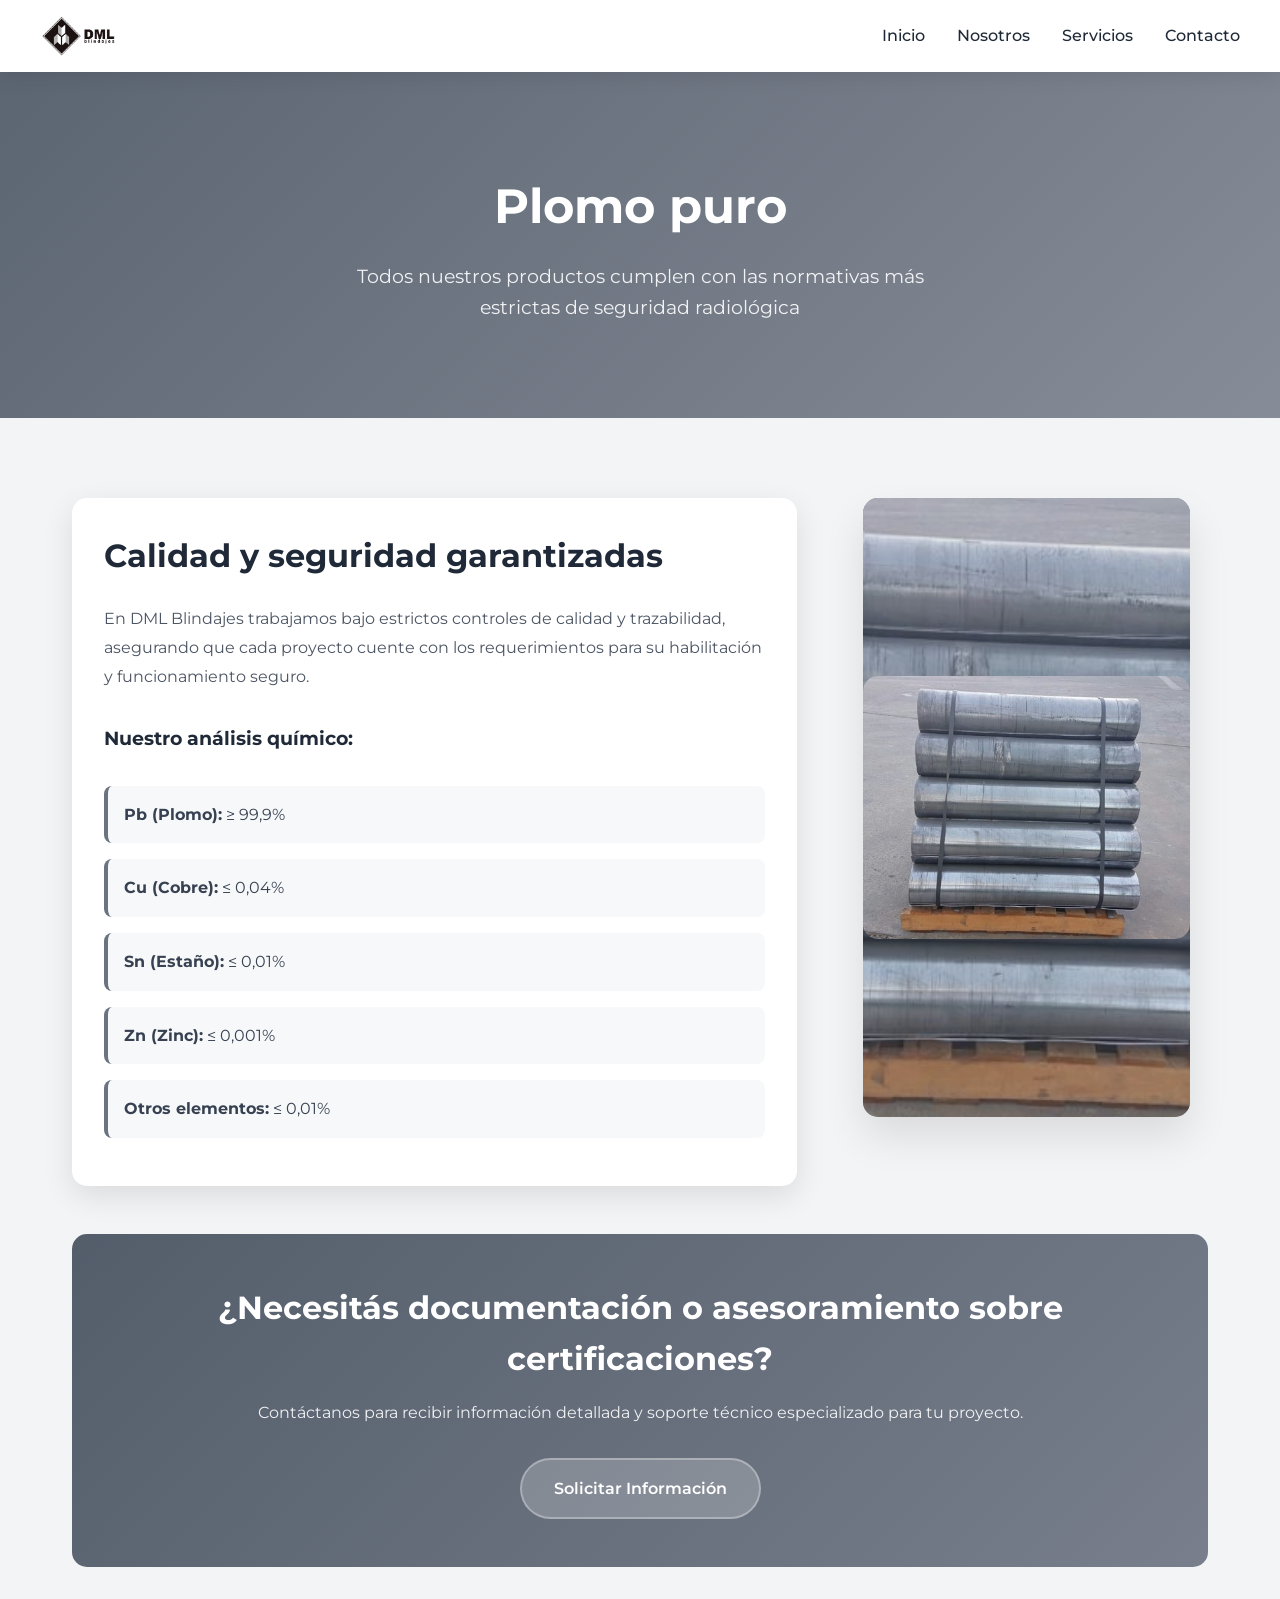
==== certificaciones.html @ 4e10b9a6 "init commit" ====
<!DOCTYPE html>
<html lang="es">
<head>
    <meta charset="UTF-8">
    <meta name="viewport" content="width=device-width, initial-scale=1.0">
    <title>Certificaciones - DML Blindajes</title>
    <meta name="description" content="Certificaciones de calidad y seguridad en proteccion radiologica. DML Blindajes S.R.L.">
    <!-- Google Fonts -->
    <link rel="preconnect" href="https://fonts.googleapis.com">
    <link rel="preconnect" href="https://fonts.gstatic.com" crossorigin>
    <link href="https://fonts.googleapis.com/css2?family=Montserrat:wght@300;400;500;600;700&display=swap" rel="stylesheet">
    <!-- Font Awesome -->
    <link rel="stylesheet" href="https://cdnjs.cloudflare.com/ajax/libs/font-awesome/6.4.0/css/all.min.css">
    <link rel="icon" type="image/png" href="logo.png">
    <link rel="stylesheet" href="certificacionesstyles.css">
    
</head>
<body>
    <!-- Header -->
    <header class="header" role="banner">
        <nav class="nav-container" role="navigation" aria-label="Navegación principal">
            <a href="index.html" class="logo" aria-label="DML Blindajes - Inicio">
                <img src="logo-acostado-1030x500.png" alt="DML Blindajes Logo" loading="lazy" />
            </a>
            <ul class="nav-menu" role="menubar">
                <li role="none"><a href="index.html#inicio" role="menuitem">Inicio</a></li>
                <li role="none"><a href="index.html#nosotros" role="menuitem">Nosotros</a></li>
                <li role="none"><a href="index.html#servicios" role="menuitem">Servicios</a></li>
                <li role="none"><a href="index.html#contacto" role="menuitem">Contacto</a></li>
            </ul>
            <button class="mobile-menu-btn" aria-label="Abrir menú de navegación" aria-expanded="false">
                <i class="fas fa-bars"></i>
            </button>
        </nav>
    </header>
    <!-- Mobile Menu -->
    <div class="mobile-menu" role="dialog" aria-label="Menú de navegación móvil">
        <button class="mobile-close" aria-label="Cerrar menú de navegación">
            <i class="fas fa-times"></i>
        </button>
        <ul role="menubar">
            <li role="none"><a href="index.html#inicio" role="menuitem">Inicio</a></li>
            <li role="none"><a href="index.html#nosotros" role="menuitem">Nosotros</a></li>
            <li role="none"><a href="index.html#servicios" role="menuitem">Servicios</a></li>
            <li role="none"><a href="index.html#contacto" role="menuitem">Contacto</a></li>
        </ul>
    </div>
    <!-- Service Hero -->
    <section class="service-hero">
        <div class="container">
            <h1>Plomo puro</h1>
            <p>Todos nuestros productos cumplen con las normativas más estrictas de seguridad radiológica</p>
        </div>
    </section>
    <!-- Service Content -->
    <div class="container">
        <div class="service-content">
            <div class="service-text">
                <h2>Calidad y seguridad garantizadas</h2>
                <p>En DML Blindajes trabajamos bajo estrictos controles de calidad y trazabilidad, asegurando que cada proyecto cuente con los requerimientos para su habilitación y funcionamiento seguro.</p>
                <h3 style="margin-top: 2rem; margin-bottom: 1rem;">Nuestro análisis químico:</h3>
                <ul class="features-list">
                    <li><strong>Pb (Plomo):</strong> ≥ 99,9%</li>
                    <li><strong>Cu (Cobre):</strong> ≤ 0,04%</li>
                    <li><strong>Sn (Estaño):</strong> ≤ 0,01%</li>
                    <li><strong>Zn (Zinc):</strong> ≤ 0,001%</li>
                    <li><strong>Otros elementos:</strong> ≤ 0,01%</li>
                </ul>
            </div>
            <div class="service-image">
                <img src="IMG-20170207-WA0024-495x400.jpg" alt="Certificados de calidad y seguridad radiológica" loading="lazy" />
            </div>
        </div>
        <!-- CTA Section -->
        <div class="cta-section">
            <h3>¿Necesitás documentación o asesoramiento sobre certificaciones?</h3>
            <p>Contáctanos para recibir información detallada y soporte técnico especializado para tu proyecto.</p>
            <a href="index.html#contacto" class="cta-button">Solicitar Información</a>
        </div>
    </div>
    <script src="certificaciones.js"></script>
</body>
</html>
---- certificacionesstyles.css ----
* { margin: 0; padding: 0; box-sizing: border-box; }
        body {
            font-family: 'Montserrat', sans-serif;
            line-height: 1.6;
            color: #1f2937;
            background-color: #f3f4f6;
        }
        .header {
            background: rgba(255, 255, 255, 0.95);
            backdrop-filter: blur(10px);
            color: #1f2937;
            padding: 1rem 0;
            position: sticky;
            top: 0;
            z-index: 1000;
            box-shadow: 0 2px 20px rgba(0,0,0,0.1);
            transition: all 0.3s ease;
        }
        .nav-container {
            max-width: 1200px;
            margin: 0 auto;
            padding-right: 0;
            padding-left: 0;
            display: flex;
            justify-content: space-between;
            align-items: center;
        }
        .logo {
            font-size: 1.8rem;
            font-weight: 700;
            text-decoration: none;
            color: #1f2937;
            transition: color 0.3s ease;
            display: flex;
            align-items: center;
            gap: 0.5rem;
            position: relative;
            left: 0;
            margin-left: 0;
            padding-left: 0;
        }
        .logo img {
            height: 40px;
            width: auto;
            user-select: none;
            -webkit-user-drag: none;
        }
        .logo:hover { color: #6b7280; }
        .nav-menu {
            display: flex;
            list-style: none;
            gap: 2rem;
            margin-left: auto;
            margin-right: 0;
        }
        .nav-menu a {
            color: #1f2937;
            text-decoration: none;
            font-weight: 500;
            transition: color 0.3s ease;
            position: relative;
        }
        .nav-menu a::after {
            content: '';
            position: absolute;
            width: 0;
            height: 2px;
            bottom: -5px;
            left: 0;
            background-color: #6b7280;
            transition: width 0.3s ease;
        }
        .nav-menu a:hover::after { width: 100%; }
        .mobile-menu-btn {
            display: none;
            background: none;
            border: none;
            color: #1f2937;
            font-size: 1.5rem;
            cursor: pointer;
            z-index: 1001;
        }
        .mobile-menu {
            position: fixed;
            top: 0;
            left: 0;
            width: 100%;
            height: 100vh;
            background: rgba(255, 255, 255, 0.98);
            backdrop-filter: blur(20px);
            display: flex;
            align-items: center;
            justify-content: center;
            z-index: 1000;
            opacity: 0;
            visibility: hidden;
            transition: all 0.3s ease;
        }
        .mobile-menu.active { opacity: 1; visibility: visible; }
        .mobile-menu ul { list-style: none; text-align: center; }
        .mobile-menu li { margin: 2rem 0; }
        .mobile-menu a {
            color: #1f2937;
            text-decoration: none;
            font-size: 2rem;
            font-weight: 600;
            transition: color 0.3s ease;
        }
        .mobile-menu a:hover { color: #6b7280; }
        .mobile-close {
            position: absolute;
            top: 2rem;
            right: 2rem;
            background: none;
            border: none;
            color: #1f2937;
            font-size: 2rem;
            cursor: pointer;
        }
        @media (max-width: 768px) {
            .nav-menu { display: none; }
            .mobile-menu-btn { display: block; }
            .mobile-menu { display: flex; }
        }
        .container {
            max-width: 1200px;
            margin: 0 auto;
            padding: 2rem;
        }
        .service-hero {
            background: linear-gradient(135deg, rgba(75, 85, 99, 0.9) 0%, rgba(107, 114, 128, 0.8) 100%);
            color: white;
            padding: 4rem 0;
            text-align: center;
            margin-bottom: 3rem;
        }
        .service-hero h1 {
            font-size: 3rem;
            font-weight: 700;
            margin-bottom: 1rem;
        }
        .service-hero p {
            font-size: 1.2rem;
            opacity: 0.9;
            max-width: 600px;
            margin: 0 auto;
        }
        .service-content {
            display: grid;
            grid-template-columns: 2fr 1fr;
            gap: 3rem;
            margin-bottom: 3rem;
        }
        .service-text {
            background: white;
            padding: 2rem;
            border-radius: 15px;
            box-shadow: 0 10px 30px rgba(0,0,0,0.1);
        }
        .service-text h2 {
            color: #1f2937;
            margin-bottom: 1.5rem;
            font-size: 2rem;
        }
        .service-text p {
            color: #4b5563;
            margin-bottom: 1rem;
            line-height: 1.8;
        }
        .features-list {
            list-style: none;
            margin-top: 2rem;
        }
        .features-list li {
            padding: 1rem;
            margin-bottom: 1rem;
            background: rgba(107, 114, 128, 0.05);
            border-radius: 8px;
            border-left: 4px solid #6b7280;
            color: #374151;
        }
        .service-image {
            background: linear-gradient(135deg, rgba(75, 85, 99, 0.8), rgba(107, 114, 128, 0.8));
            border-radius: 15px;
            display: flex;
            align-items: center;
            justify-content: center;
            color: white;
            font-size: 4rem;
            box-shadow: 0 20px 40px rgba(0, 0, 0, 0.1);
            position: relative;
            overflow: hidden;
            width: 90%;
            height: 90%;
            margin: 0 auto;
        }
        .service-image img {
            width: 100%;
            height: auto;
            border-radius: 15px;
            z-index: 2;
            position: relative;
        }
        .service-image::before {
            content: '';
            position: absolute;
            top: 0;
            left: 0;
            right: 0;
            bottom: 0;
            background: url('IMG-20170207-WA0024-495x400.jpg') center/cover;
            opacity: 0.8;
            z-index: 1;
        }
        .cta-section {
            background: linear-gradient(135deg, rgba(75, 85, 99, 0.95) 0%, rgba(107, 114, 128, 0.9) 100%);
            color: white;
            padding: 3rem;
            border-radius: 15px;
            text-align: center;
        }
        .cta-section h3 {
            font-size: 2rem;
            margin-bottom: 1rem;
        }
        .cta-section p {
            margin-bottom: 2rem;
            opacity: 0.9;
        }
        .cta-button {
            display: inline-block;
            background: rgba(255, 255, 255, 0.2);
            color: white;
            padding: 1rem 2rem;
            text-decoration: none;
            border-radius: 50px;
            font-weight: 600;
            transition: all 0.3s ease;
            border: 2px solid rgba(255, 255, 255, 0.3);
        }
        .cta-button:hover {
            background: rgba(255, 255, 255, 0.3);
            transform: translateY(-2px);
        }
        @media (max-width: 768px) {
            .service-content { grid-template-columns: 1fr; }
            .service-hero h1 { font-size: 2rem; }
            .container { padding: 1rem; }
        }
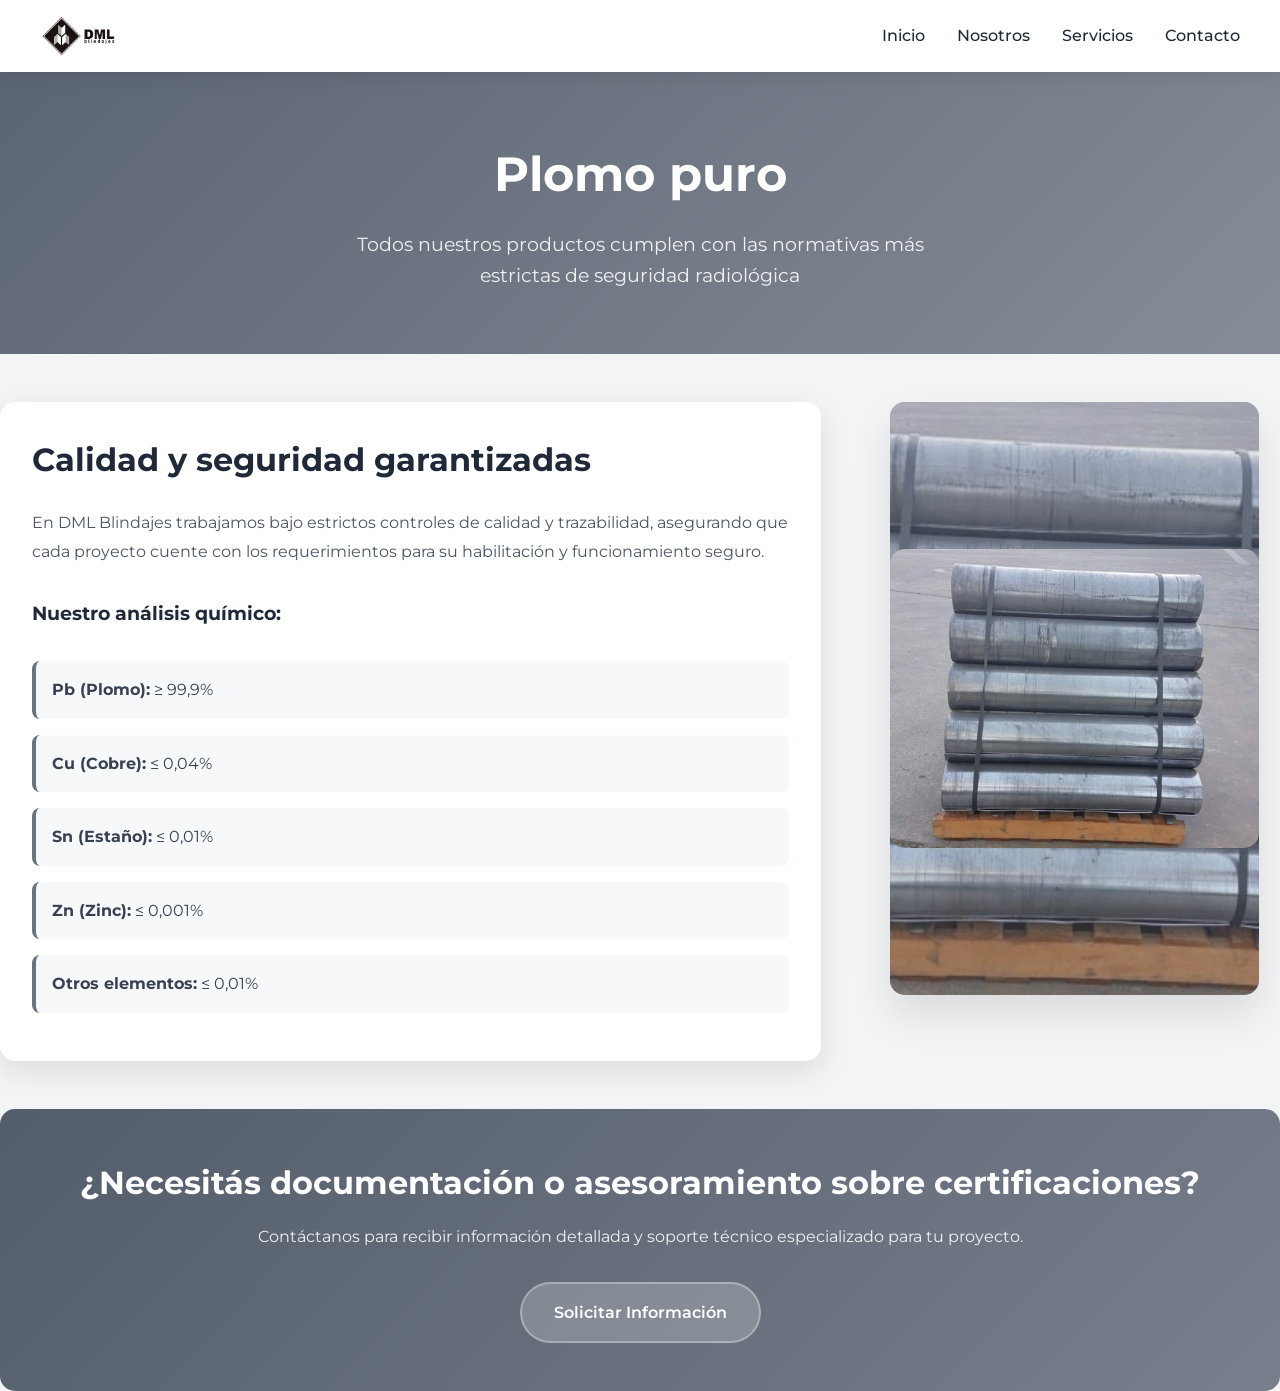
==== commit 8434ab29: "actualice los estilos CSS" ====
--- a/certificaciones.html
+++ b/certificaciones.html
@@ -58,7 +58,7 @@
             <div class="service-text">
                 <h2>Calidad y seguridad garantizadas</h2>
                 <p>En DML Blindajes trabajamos bajo estrictos controles de calidad y trazabilidad, asegurando que cada proyecto cuente con los requerimientos para su habilitación y funcionamiento seguro.</p>
-                <h3 style="margin-top: 2rem; margin-bottom: 1rem;">Nuestro análisis químico:</h3>
+                <h3>Nuestro análisis químico:</h3>
                 <ul class="features-list">
                     <li><strong>Pb (Plomo):</strong> ≥ 99,9%</li>
                     <li><strong>Cu (Cobre):</strong> ≤ 0,04%</li>
--- a/certificacionesstyles.css
+++ b/certificacionesstyles.css
@@ -1,21 +1,60 @@
 
-        * { margin: 0; padding: 0; box-sizing: border-box; }
+                /* Performance optimizations */
+        * {
+            margin: 0;
+            padding: 0;
+            box-sizing: border-box;
+        }
+
+        /* Optimize rendering performance */
+        img, button, .service-card, .hero h1, .hero h2 {
+            user-select: none;
+            -webkit-user-select: none;
+            -moz-user-select: none;
+            -ms-user-select: none;
+        }
+
+        /* Hardware acceleration for smooth animations */
+        .hero, .service-card, .about-image, .mobile-menu, .chat-toggle {
+            will-change: transform;
+            transform: translateZ(0);
+            -webkit-transform: translateZ(0);
+            -moz-transform: translateZ(0);
+            -ms-transform: translateZ(0);
+        }
+
+        /* Optimize transitions for better performance */
+        * {
+            transition: color 0.3s ease, background-color 0.3s ease, border-color 0.3s ease, opacity 0.3s ease, transform 0.3s ease;
+        }
+
         body {
             font-family: 'Montserrat', sans-serif;
             line-height: 1.6;
             color: #1f2937;
             background-color: #f3f4f6;
         }
+
+        body.menu-open {
+            overflow: hidden;
+        }
+
+        body.modal-open {
+            overflow: hidden;
+        }
+
         .header {
             background: rgba(255, 255, 255, 0.95);
             backdrop-filter: blur(10px);
+            -webkit-backdrop-filter: blur(10px);
             color: #1f2937;
             padding: 1rem 0;
             position: sticky;
             top: 0;
             z-index: 1000;
             box-shadow: 0 2px 20px rgba(0,0,0,0.1);
-            transition: all 0.3s ease;
+            transition: background-color 0.3s ease, box-shadow 0.3s ease;
+            will-change: background-color, box-shadow;
         }
         .nav-container {
             max-width: 1200px;
@@ -46,7 +85,9 @@
             user-select: none;
             -webkit-user-drag: none;
         }
-        .logo:hover { color: #6b7280; }
+        .logo:hover { 
+            color: #6b7280; }
+
         .nav-menu {
             display: flex;
             list-style: none;
@@ -54,6 +95,7 @@
             margin-left: auto;
             margin-right: 0;
         }
+
         .nav-menu a {
             color: #1f2937;
             text-decoration: none;
@@ -61,6 +103,7 @@
             transition: color 0.3s ease;
             position: relative;
         }
+
         .nav-menu a::after {
             content: '';
             position: absolute;
@@ -71,7 +114,11 @@
             background-color: #6b7280;
             transition: width 0.3s ease;
         }
-        .nav-menu a:hover::after { width: 100%; }
+
+        .nav-menu a:hover::after {
+            width: 100%; 
+            }
+
         .mobile-menu-btn {
             display: none;
             background: none;
@@ -81,6 +128,7 @@
             cursor: pointer;
             z-index: 1001;
         }
+
         .mobile-menu {
             position: fixed;
             top: 0;
@@ -89,17 +137,31 @@
             height: 100vh;
             background: rgba(255, 255, 255, 0.98);
             backdrop-filter: blur(20px);
+            -webkit-backdrop-filter: blur(20px);
             display: flex;
             align-items: center;
             justify-content: center;
             z-index: 1000;
             opacity: 0;
             visibility: hidden;
-            transition: all 0.3s ease;
-        }
-        .mobile-menu.active { opacity: 1; visibility: visible; }
-        .mobile-menu ul { list-style: none; text-align: center; }
-        .mobile-menu li { margin: 2rem 0; }
+            transition: opacity 0.3s cubic-bezier(0.4, 0, 0.2, 1), visibility 0.3s cubic-bezier(0.4, 0, 0.2, 1);
+            will-change: opacity, visibility;
+        }
+
+        .mobile-menu.active { 
+            opacity: 1; 
+            visibility: visible; 
+        }
+
+        .mobile-menu ul { 
+            list-style: none; 
+            text-align: center; 
+        }
+        
+        .mobile-menu li { 
+            margin: 2rem 0; 
+        }
+
         .mobile-menu a {
             color: #1f2937;
             text-decoration: none;
@@ -107,7 +169,11 @@
             font-weight: 600;
             transition: color 0.3s ease;
         }
-        .mobile-menu a:hover { color: #6b7280; }
+
+        .mobile-menu a:hover { 
+            color: #6b7280; 
+        }
+
         .mobile-close {
             position: absolute;
             top: 2rem;
@@ -118,16 +184,29 @@
             font-size: 2rem;
             cursor: pointer;
         }
+
         @media (max-width: 768px) {
-            .nav-menu { display: none; }
-            .mobile-menu-btn { display: block; }
-            .mobile-menu { display: flex; }
-        }
+            .nav-menu { 
+                display: none; 
+            }
+            .mobile-menu-btn { 
+                display: block;
+                margin-right: 1.2rem;
+            }
+            }
+            .mobile-menu {
+                display: flex; 
+            }
+        }
+
+
+
         .container {
             max-width: 1200px;
             margin: 0 auto;
             padding: 2rem;
         }
+
         .service-hero {
             background: linear-gradient(135deg, rgba(75, 85, 99, 0.9) 0%, rgba(107, 114, 128, 0.8) 100%);
             color: white;
@@ -135,43 +214,55 @@
             text-align: center;
             margin-bottom: 3rem;
         }
+
         .service-hero h1 {
             font-size: 3rem;
             font-weight: 700;
             margin-bottom: 1rem;
         }
+
         .service-hero p {
             font-size: 1.2rem;
             opacity: 0.9;
             max-width: 600px;
             margin: 0 auto;
         }
+
         .service-content {
             display: grid;
             grid-template-columns: 2fr 1fr;
             gap: 3rem;
             margin-bottom: 3rem;
         }
+
         .service-text {
             background: white;
             padding: 2rem;
             border-radius: 15px;
             box-shadow: 0 10px 30px rgba(0,0,0,0.1);
         }
+
         .service-text h2 {
             color: #1f2937;
             margin-bottom: 1.5rem;
             font-size: 2rem;
         }
+
+        .service-text h3 {
+            margin-top: 2rem; margin-bottom: 1rem
+        }
+
         .service-text p {
             color: #4b5563;
             margin-bottom: 1rem;
             line-height: 1.8;
         }
+
         .features-list {
             list-style: none;
             margin-top: 2rem;
         }
+
         .features-list li {
             padding: 1rem;
             margin-bottom: 1rem;
@@ -180,6 +271,7 @@
             border-left: 4px solid #6b7280;
             color: #374151;
         }
+
         .service-image {
             background: linear-gradient(135deg, rgba(75, 85, 99, 0.8), rgba(107, 114, 128, 0.8));
             border-radius: 15px;
@@ -195,6 +287,7 @@
             height: 90%;
             margin: 0 auto;
         }
+
         .service-image img {
             width: 100%;
             height: auto;
@@ -202,6 +295,7 @@
             z-index: 2;
             position: relative;
         }
+
         .service-image::before {
             content: '';
             position: absolute;
@@ -213,6 +307,7 @@
             opacity: 0.8;
             z-index: 1;
         }
+
         .cta-section {
             background: linear-gradient(135deg, rgba(75, 85, 99, 0.95) 0%, rgba(107, 114, 128, 0.9) 100%);
             color: white;
@@ -220,14 +315,17 @@
             border-radius: 15px;
             text-align: center;
         }
+
         .cta-section h3 {
             font-size: 2rem;
             margin-bottom: 1rem;
         }
+
         .cta-section p {
             margin-bottom: 2rem;
             opacity: 0.9;
         }
+
         .cta-button {
             display: inline-block;
             background: rgba(255, 255, 255, 0.2);
@@ -239,12 +337,20 @@
             transition: all 0.3s ease;
             border: 2px solid rgba(255, 255, 255, 0.3);
         }
+
         .cta-button:hover {
             background: rgba(255, 255, 255, 0.3);
             transform: translateY(-2px);
         }
+
         @media (max-width: 768px) {
-            .service-content { grid-template-columns: 1fr; }
-            .service-hero h1 { font-size: 2rem; }
-            .container { padding: 1rem; }
+            .service-content { 
+                grid-template-columns: 1fr; 
+            }
+            .service-hero h1 { 
+                font-size: 2rem; 
+            }
+            .container { 
+                padding: 1rem; 
+            }
         }
